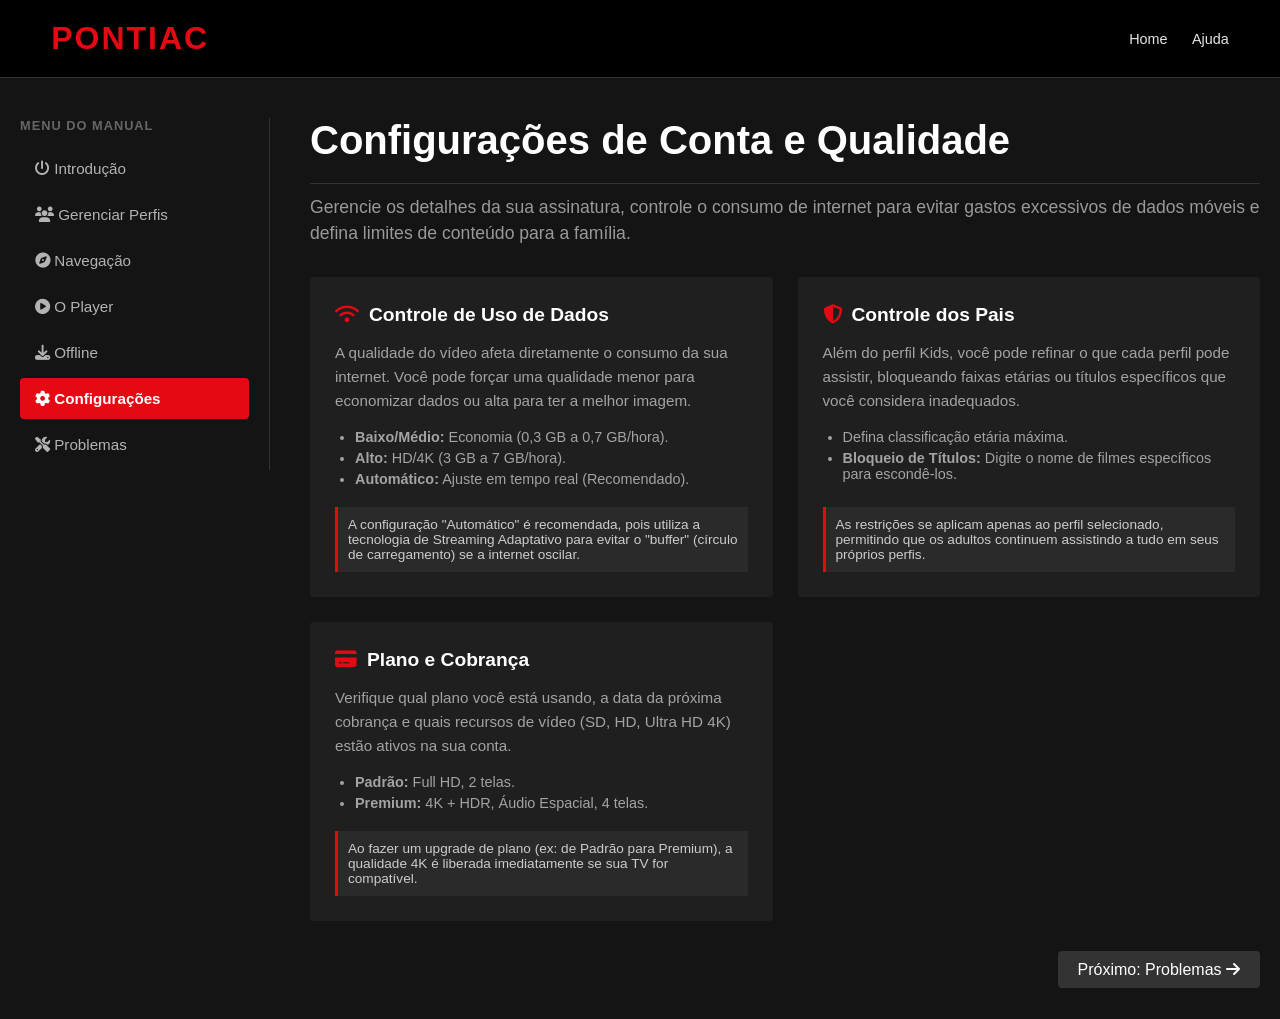
==== html/config.html @ eff0280b "feat: add initial front-end" ====
<!DOCTYPE html>
<html lang="pt-BR">

<head>
    <meta charset="UTF-8">
    <meta name="viewport" content="width=device-width, initial-scale=1.0">
    <title>Pontiac | Configurações</title>
    <link rel="stylesheet" href="/css/style.css">
    <link rel="stylesheet" href="https://cdnjs.cloudflare.com/ajax/libs/font-awesome/6.4.0/css/all.min.css">
</head>

<body>
    <header>
        <a href="index.html" class="logo">PONTIAC</a>

        <nav class="nav-menu">
            <a href="index.html">Home</a>
            <a href="suporte.html">Ajuda</a>
        </nav>
    </header>

    <div class="main-container">
        <aside class="sidebar">
            <h3>Menu do Manual</h3>

            <nav>
                <a href="intro.html" class="menu-item"><i class="fas fa-power-off"></i> Introdução</a>
                <a href="perfis.html" class="menu-item"><i class="fas fa-users"></i> Gerenciar Perfis</a>
                <a href="navegacao.html" class="menu-item"><i class="fas fa-compass"></i> Navegação</a>
                <a href="player.html" class="menu-item"><i class="fas fa-play-circle"></i> O Player</a>
                <a href="offline.html" class="menu-item"><i class="fas fa-download"></i> Offline</a>
                <a href="config.html" class="menu-item"><i class="fas fa-cog"></i> Configurações</a>
                <a href="suporte.html" class="menu-item"><i class="fas fa-tools"></i> Problemas</a>
            </nav>
        </aside>

        <main class="content">
            <h1>Configurações de Conta e Qualidade</h1>
            <span class="subtitle">Gerencie os detalhes da sua assinatura, controle o consumo de internet para evitar gastos excessivos de dados móveis e defina limites de conteúdo para a família.</span>

            <div class="card-grid">
                <div class="info-card">
                    <h3><i class="fas fa-wifi" style="color: #E50914;"></i> Controle de Uso de Dados</h3>
                    <p>A qualidade do vídeo afeta diretamente o consumo da sua internet. Você pode forçar uma qualidade menor para economizar dados ou alta para ter a melhor imagem.</p>

                    <ul>
                        <li><strong>Baixo/Médio:</strong> Economia (0,3 GB a 0,7 GB/hora).</li>
                        <li><strong>Alto:</strong> HD/4K (3 GB a 7 GB/hora).</li>
                        <li><strong>Automático:</strong> Ajuste em tempo real (Recomendado).</li>
                    </ul>

                    <div class="note-box">
                        A configuração "Automático" é recomendada, pois utiliza a tecnologia de Streaming Adaptativo para evitar o "buffer" (círculo de carregamento) se a internet oscilar.
                    </div>
                </div>

                <div class="info-card">
                    <h3><i class="fas fa-shield-alt" style="color: #E50914;"></i> Controle dos Pais</h3>
                    <p>Além do perfil Kids, você pode refinar o que cada perfil pode assistir, bloqueando faixas etárias ou títulos específicos que você considera inadequados.</p>

                    <ul>
                        <li>Defina classificação etária máxima.</li>
                        <li><strong>Bloqueio de Títulos:</strong> Digite o nome de filmes específicos para escondê-los.</li>
                    </ul>

                    <div class="note-box">
                        As restrições se aplicam apenas ao perfil selecionado, permitindo que os adultos continuem assistindo a tudo em seus próprios perfis.
                    </div>
                </div>

                <div class="info-card">
                    <h3><i class="fas fa-credit-card" style="color: #E50914;"></i> Plano e Cobrança</h3>
                    <p>Verifique qual plano você está usando, a data da próxima cobrança e quais recursos de vídeo (SD, HD, Ultra HD 4K) estão ativos na sua conta.</p>

                    <ul>
                        <li><strong>Padrão:</strong> Full HD, 2 telas.</li>
                        <li><strong>Premium:</strong> 4K + HDR, Áudio Espacial, 4 telas.</li>
                    </ul>

                    <div class="note-box">
                        Ao fazer um upgrade de plano (ex: de Padrão para Premium), a qualidade 4K é liberada imediatamente se sua TV for compatível.
                    </div>
                </div>
            </div>
            
            <div style="margin-top: 40px; text-align: right;">
                <a href="suporte.html" style="color: #fff; background: #333; padding: 10px 20px; border-radius: 4px;">Próximo: Problemas <i class="fas fa-arrow-right"></i></a>
            </div>
        </main>
    </div>
    
    <script src="/js/script.js"></script>
</body>

</html>
---- css/style.css ----
* {
    margin: 0;
    padding: 0;
    box-sizing: border-box;
    font-family: 'Helvetica Neue', Helvetica, Arial, sans-serif;
}

body {
    background-color: #141414;
    color: #fff;
    display: flex;
    flex-direction: column;
    min-height: 100vh;
}

a { text-decoration: none; color: inherit; }
ul { list-style: none; }

/* HEADER */
header {
    display: flex;
    justify-content: space-between;
    align-items: center;
    padding: 20px 4%;
    background-color: #000;
    position: sticky;
    top: 0;
    z-index: 1000;
    border-bottom: 1px solid #333;
}

.logo {
    font-size: 2rem;
    font-weight: bold;
    color: #E50914;
    text-transform: uppercase;
    letter-spacing: 2px;
}

.nav-menu a {
    color: #e5e5e5;
    margin-left: 20px;
    font-size: 0.9rem;
    transition: color 0.3s;
}
.nav-menu a:hover { color: #b3b3b3; }

/* LAYOUT PRINCIPAL */
.main-container {
    display: flex;
    flex: 1;
    max-width: 1400px;
    margin: 0 auto;
    width: 100%;
    padding: 40px 20px;
}

/* SIDEBAR */
.sidebar {
    width: 250px;
    border-right: 1px solid #333;
    padding-right: 20px;
    height: fit-content;
    flex-shrink: 0;
}

.sidebar h3 {
    color: #666;
    font-size: 0.8rem;
    margin-bottom: 15px;
    text-transform: uppercase;
    letter-spacing: 1px;
}

.menu-item {
    display: block;
    padding: 12px 15px;
    margin-bottom: 5px;
    color: #b3b3b3;
    border-radius: 4px;
    transition: all 0.3s;
    font-size: 0.95rem;
}

.menu-item:hover { background-color: #333; color: #fff; }
.menu-item.active { background-color: #E50914; color: white; font-weight: bold; }

/* CONTEÚDO */
.content {
    flex: 1;
    padding-left: 40px;
}

.content h1 {
    font-size: 2.5rem;
    margin-bottom: 10px;
    border-bottom: 1px solid #333;
    padding-bottom: 20px;
}

.subtitle {
    color: #999;
    font-size: 1.1rem;
    margin-bottom: 30px;
    display: block;
    line-height: 1.5;
}

/* CARDS E GRID */
.card-grid {
    display: grid;
    grid-template-columns: repeat(auto-fill, minmax(320px, 1fr));
    gap: 25px;
    margin-top: 30px;
}

.info-card {
    background-color: #1f1f1f;
    padding: 25px;
    border-radius: 4px;
    transition: transform 0.3s;
    border-top: 2px solid transparent;
    display: flex;
    flex-direction: column;
}

.info-card:hover {
    transform: translateY(-5px);
    border-top: 2px solid #E50914;
    background-color: #252525;
}

.info-card h3 {
    margin-bottom: 15px;
    display: flex;
    align-items: center;
    gap: 10px;
    font-size: 1.2rem;
    color: #fff;
}

.info-card p {
    color: #a3a3a3;
    font-size: 0.95rem;
    line-height: 1.6;
    margin-bottom: 15px;
}

/* Listas dentro dos cards */
.info-card ul {
    list-style: disc;
    margin-left: 20px;
    color: #a3a3a3;
    font-size: 0.9rem;
    margin-bottom: 15px;
}

.info-card li { margin-bottom: 5px; }

/* Estilo para as Notas/Dicas */
.note-box {
    margin-top: auto;
    background: #2a2a2a;
    border-left: 3px solid #E50914;
    padding: 10px;
    font-size: 0.85rem;
    color: #ccc;
}

/* FOOTER */
footer {
    padding: 40px;
    text-align: center;
    color: #555;
    font-size: 0.8rem;
    border-top: 1px solid #333;
    margin-top: auto;
}

/* Responsividade */
@media (max-width: 768px) {
    .main-container { flex-direction: column; }
    .sidebar { width: 100%; border-right: none; margin-bottom: 30px; border-bottom: 1px solid #333; padding-bottom: 20px;}
    .content { padding-left: 0; }
}
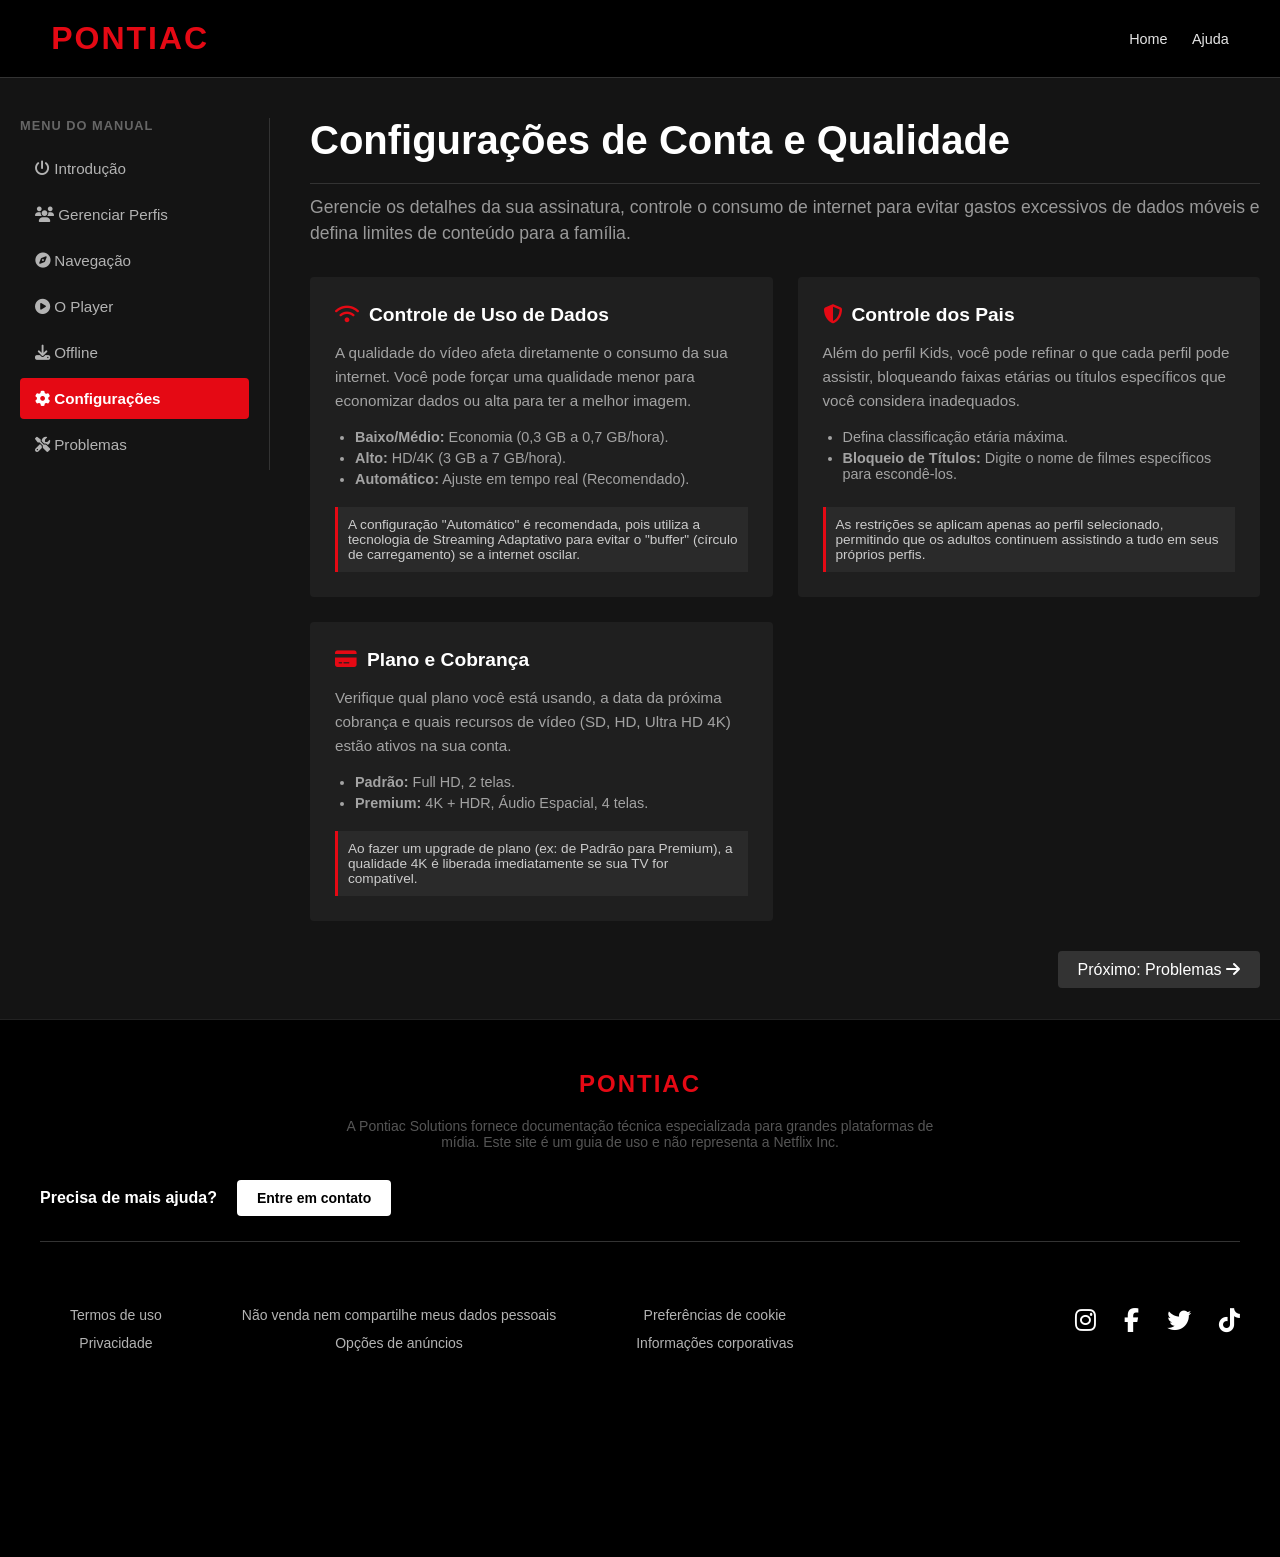
==== commit aaa466c0: "feat:Fizalizando o footer e adicionando o video na home" ====
--- a/html/config.html
+++ b/html/config.html
@@ -89,7 +89,44 @@
         </main>
     </div>
     
-    <script src="/js/script.js"></script>
+<footer class="site-footer" style="background: #000; padding: 50px 20px; text-align: center; border-top: 1px solid #222;">
+        <h2 class="logo" style="margin-bottom: 20px; font-size: 1.5rem;">PONTIAC</h2>
+        <p style="color: #555; max-width: 600px; margin: 0 auto 30px;">
+            A Pontiac Solutions fornece documentação técnica especializada para grandes plataformas de mídia. 
+            Este site é um guia de uso e não representa a Netflix Inc.
+        </p>
+        <div class="footer-cta">
+            <span class="cta-text">Precisa de mais ajuda?</span>
+            <a href="#" class="cta-button">Entre em contato</a>
+        </div>
+        
+<hr class="footer-divider">
+    <div class="footer-container">
+        <div class="footer-links">
+            <div class="footer-column">
+                <a href="#">Termos de uso</a>
+                <a href="#">Privacidade</a>
+            </div>
+            <div class="footer-column">
+                <a href="#">Não venda nem compartilhe meus dados pessoais</a>
+                <a href="#">Opções de anúncios</a>
+
+            </div>
+            <div class="footer-column">
+                <a href="#">Preferências de cookie</a>
+                <a href="#">Informações corporativas</a>
+            </div>
+        </div>
+
+        <div class="footer-social">
+            <a href="#"><i class="fab fa-instagram"></i></a>
+            <a href="#"><i class="fab fa-facebook-f"></i></a>
+            <a href="#"><i class="fab fa-twitter"></i></a>
+            <a href="#"><i class="fab fa-tiktok"></i></a>
+        </div>
+    </div>
+</footer>
+<script src="/js/script.js"></script>
 </body>
 
 </html>
--- a/css/style.css
+++ b/css/style.css
@@ -167,14 +167,110 @@
     color: #ccc;
 }
 
-/* FOOTER */
-footer {
-    padding: 40px;
-    text-align: center;
-    color: #555;
-    font-size: 0.8rem;
-    border-top: 1px solid #333;
-    margin-top: auto;
+.site-footer {
+    /* Gradiente de fundo escuro para o vermelho escuro */
+    background: linear-gradient(to bottom, #000000 0%, #3a0000 100%);
+    color: #b3b3b3; /* Cor do texto cinza claro */
+    padding: 60px 20px;
+    font-family: 'Segoe UI', Roboto, Helvetica, Arial, sans-serif;
+    font-size: 14px;
+}
+
+.footer-container {
+    max-width: 1200px;
+    margin: 0 auto;
+    display: flex;
+    justify-content: space-between;
+    align-items: flex-start;
+    flex-wrap: wrap;
+}
+
+.footer-links {
+    display: flex;
+    gap: 50px;
+    flex-wrap: wrap;
+    flex: 1;
+}
+
+
+.footer-cta {
+    display: flex;
+    align-items: center;
+    gap: 20px;
+    padding-bottom: 25px;
+    max-width: 1200px;
+    margin: 0 auto;
+}
+
+/* Texto "Precisa de mais ajuda?" */
+.cta-text {
+    color: #ffffff;
+    font-weight: bold;
+    font-size: 16px;
+}
+
+/* Botão branco "Entre em contato" */
+.cta-button {
+    background-color: #ffffff;
+    color: #000000;
+    text-decoration: none;
+    padding: 10px 20px;
+    border-radius: 4px; /* Leve arredondamento nos cantos */
+    font-weight: bold;
+    font-size: 14px;
+    transition: background-color 0.3s ease;
+}
+
+.cta-button:hover {
+    background-color: #e0e0e0; /* Efeito visual ao passar o mouse */
+}
+
+/* Linha horizontal sutil */
+.footer-divider {
+    border: 0;
+    border-top: 1px solid #333; /* Linha escura para separar as seções */
+    margin-bottom: 30px;
+    max-width: 1200px;
+    margin-left: auto;
+    margin-right: auto;
+}
+
+.footer-column {
+    display: flex;
+    flex-direction: column;
+    gap: 12px;
+    margin-left: 30px;
+    margin-top: 35px;
+}
+
+.footer-column a {
+    color: #b3b3b3;
+    text-decoration: none;
+    transition: color 0.3s ease;
+}
+
+.footer-column a:hover {
+    color: #ffffff;
+    text-decoration: underline;
+}
+
+.footer-social {
+    display: flex;
+    gap: 28px;
+    font-size: 24px;
+    margin-top: 35px;
+}
+
+.footer-social a {
+    color: #ffffff;
+    text-decoration: none;
+    transition: opacity 0.3s ease;
+    height: 200px;
+
+}
+
+.footer-social a:hover {
+    opacity: 0.7;
 }
 
 /* Responsividade */
